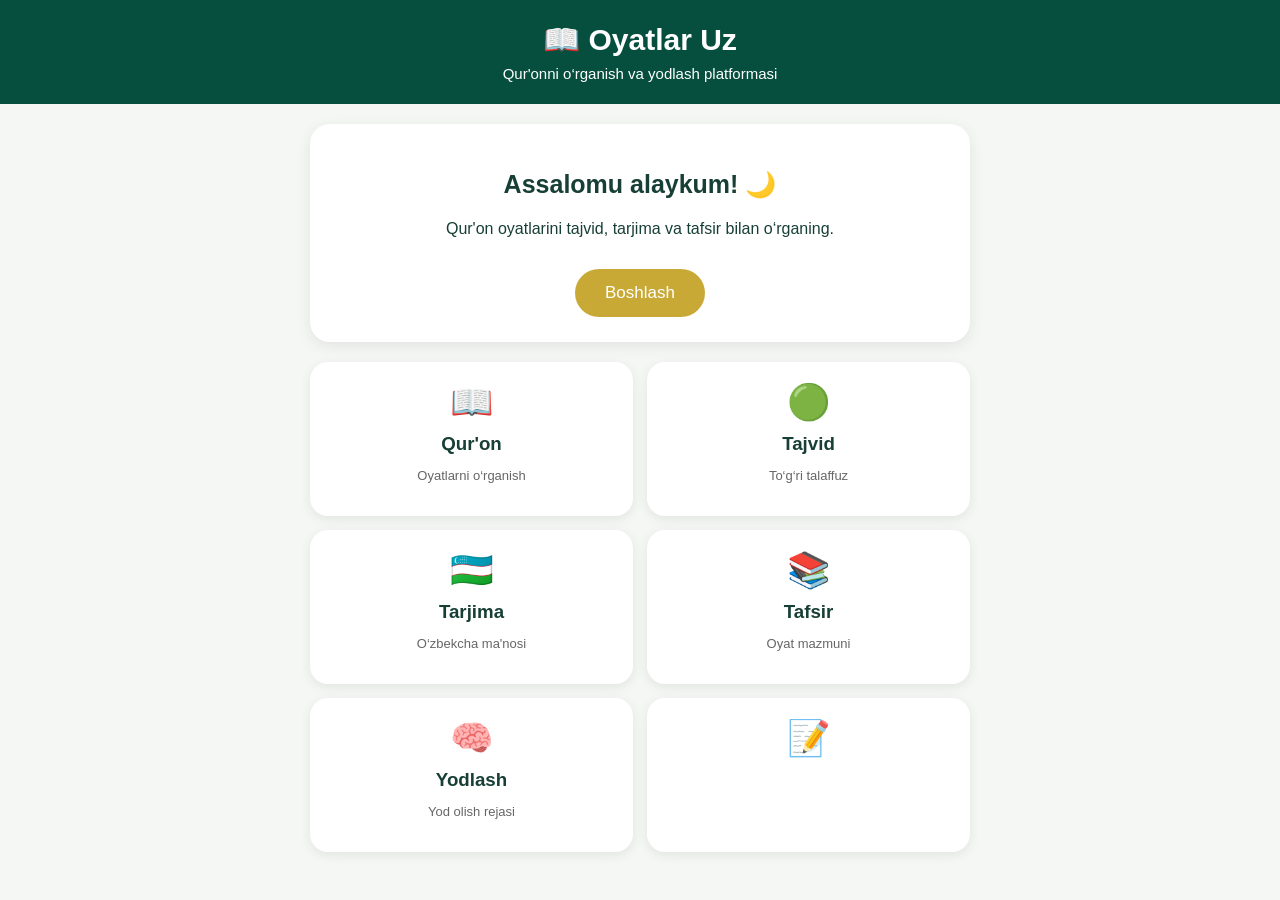
==== app.html @ 4c986f23 "Create app.html" ====
<!DOCTYPE html>
<html lang="uz">
<head>
<meta charset="UTF-8">
<meta name="viewport" content="width=device-width, initial-scale=1.0">
<title>Oyatlar Uz</title>

<style>
* {
  box-sizing: border-box;
}

body {
  margin: 0;
  font-family: Arial, sans-serif;
  background: #f5f7f4;
  color: #173f35;
}

header {
  background: #064f3e;
  color: white;
  padding: 22px 18px;
  text-align: center;
}

header h1 {
  margin: 0;
  font-size: 30px;
}

header p {
  margin: 8px 0 0;
  font-size: 15px;
}

.container {
  max-width: 700px;
  margin: auto;
  padding: 20px;
}

.welcome {
  background: white;
  border-radius: 20px;
  padding: 25px;
  text-align: center;
  box-shadow: 0 4px 15px rgba(0,0,0,0.08);
}

.welcome h2 {
  font-size: 25px;
}

.cards {
  display: grid;
  grid-template-columns: 1fr 1fr;
  gap: 14px;
  margin-top: 20px;
}

.card {
  background: white;
  padding: 20px 10px;
  border-radius: 18px;
  text-align: center;
  box-shadow: 0 3px 12px rgba(0,0,0,0.08);
  cursor: pointer;
  transition: 0.2s;
}

.card:active {
  transform: scale(0.96);
}

.icon {
  font-size: 35px;
}

.card h3 {
  margin: 10px 0 5px;
}

.card p {
  font-size: 13px;
  color: #666;
}

button {
  background: #c9a936;
  color: white;
  border: none;
  border-radius: 30px;
  padding: 14px 30px;
  font-size: 17px;
  margin-top: 15px;
  cursor: pointer;
}

.section {
  display: none;
  background: white;
  margin-top: 20px;
  padding: 22px;
  border-radius: 18px;
}

.section.active {
  display: block;
}

.back {
  background: #064f3e;
}

footer {
  text-align: center;
  padding: 30px 10px;
  color: #777;
  font-size: 13px;
}
</style>
</head>

<body>

<header>
  <h1>📖 Oyatlar Uz</h1>
  <p>Qur'onni o‘rganish va yodlash platformasi</p>
</header>

<div class="container">

  <div class="welcome">
    <h2>Assalomu alaykum! 🌙</h2>
    <p>
      Qur'on oyatlarini tajvid, tarjima va tafsir bilan
      o‘rganing.
    </p>

    <button onclick="boshlash()">Boshlash</button>
  </div>

  <div id="menu" class="cards">

    <div class="card" onclick="och('quran')">
      <div class="icon">📖</div>
      <h3>Qur'on</h3>
      <p>Oyatlarni o‘rganish</p>
    </div>

    <div class="card" onclick="och('tajvid')">
      <div class="icon">🟢</div>
      <h3>Tajvid</h3>
      <p>To‘g‘ri talaffuz</p>
    </div>

    <div class="card" onclick="och('tarjima')">
      <div class="icon">🇺🇿</div>
      <h3>Tarjima</h3>
      <p>O‘zbekcha ma'nosi</p>
    </div>

    <div class="card" onclick="och('tafsir')">
      <div class="icon">📚</div>
      <h3>Tafsir</h3>
      <p>Oyat mazmuni</p>
    </div>

    <div class="card" onclick="och('yodlash')">
      <div class="icon">🧠</div>
      <h3>Yodlash</h3>
      <p>Yod olish rejasi</p>
    </div>

    <div class="card" onclick="och('test')">
      <div class="icon">📝</div>
      <h
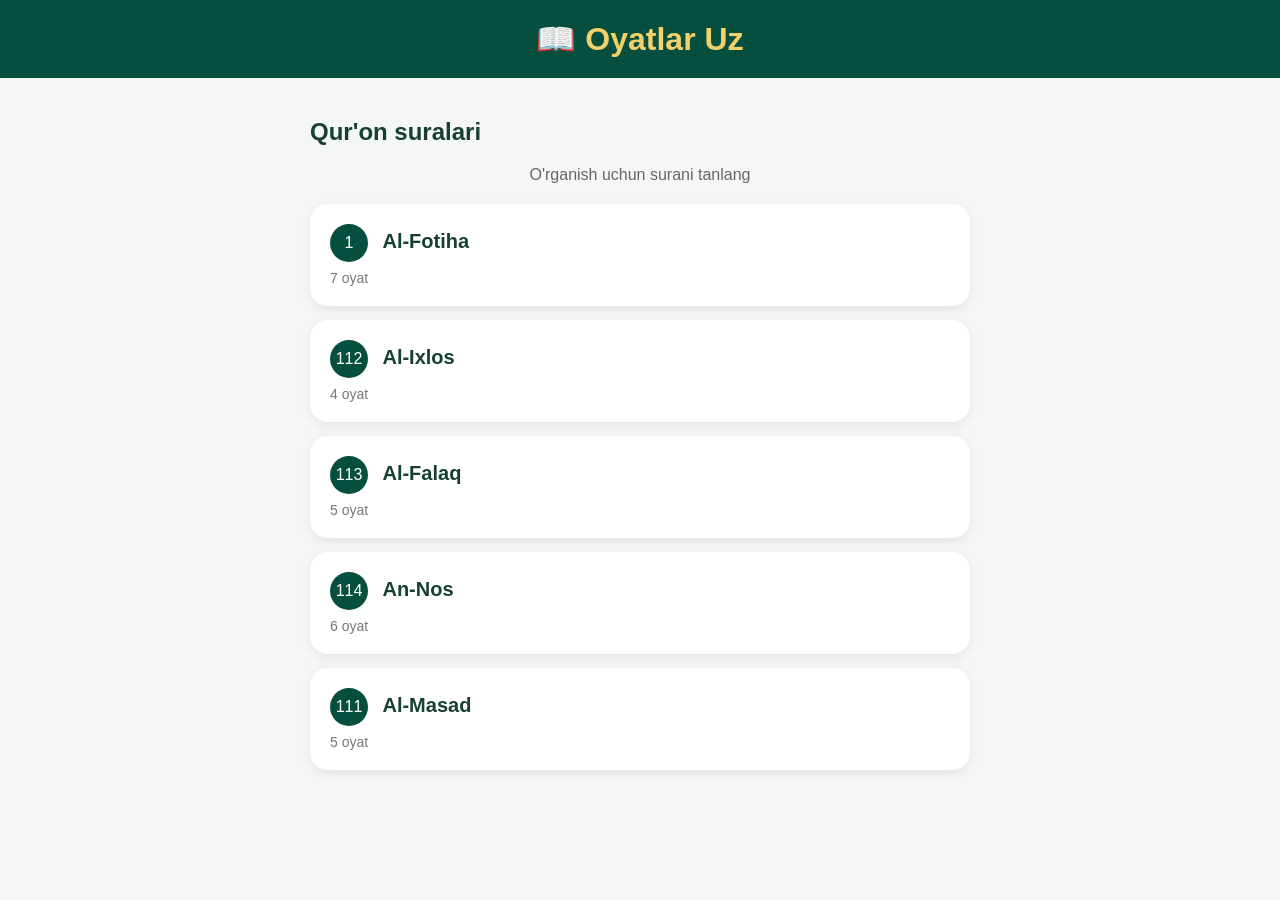
==== commit a7a0da25: "Update app.html" ====
--- a/app.html
+++ b/app.html
@@ -3,7 +3,8 @@
 <head>
 <meta charset="UTF-8">
 <meta name="viewport" content="width=device-width, initial-scale=1.0">
-<title>Oyatlar Uz</title>
+
+<title>Oyatlar Uz — Qur'on</title>
 
 <style>
 * {
@@ -13,25 +14,23 @@
 body {
   margin: 0;
   font-family: Arial, sans-serif;
-  background: #f5f7f4;
+  background: #f4f7f4;
   color: #173f35;
 }
 
 header {
   background: #064f3e;
   color: white;
-  padding: 22px 18px;
+  padding: 20px;
   text-align: center;
+  position: sticky;
+  top: 0;
+  z-index: 10;
 }
 
 header h1 {
   margin: 0;
-  font-size: 30px;
-}
-
-header p {
-  margin: 8px 0 0;
-  font-size: 15px;
+  color: #f2d16b;
 }
 
 .container {
@@ -40,84 +39,103 @@
   padding: 20px;
 }
 
-.welcome {
+.subtitle {
+  text-align: center;
+  color: #666;
+  margin-bottom: 20px;
+}
+
+.sura {
   background: white;
-  border-radius: 20px;
-  padding: 25px;
+  border-radius: 18px;
+  padding: 20px;
+  margin-bottom: 14px;
+  box-shadow: 0 3px 12px rgba(0,0,0,.08);
+  cursor: pointer;
+  transition: .2s;
+}
+
+.sura:active {
+  transform: scale(.98);
+}
+
+.sura-number {
+  display: inline-flex;
+  width: 38px;
+  height: 38px;
+  border-radius: 50%;
+  background: #064f3e;
+  color: white;
+  align-items: center;
+  justify-content: center;
+  margin-right: 10px;
+}
+
+.sura-name {
+  font-size: 20px;
+  font-weight: bold;
+}
+
+.sura-info {
+  margin-top: 8px;
+  color: #777;
+  font-size: 14px;
+}
+
+.oyat-page {
+  display: none;
+  min-height: 100vh;
+  background: #064f3e;
+  color: white;
+  padding: 25px 18px 50px;
   text-align: center;
-  box-shadow: 0 4px 15px rgba(0,0,0,0.08);
-}
-
-.welcome h2 {
-  font-size: 25px;
-}
-
-.cards {
-  display: grid;
-  grid-template-columns: 1fr 1fr;
-  gap: 14px;
+}
+
+.oyat-page.active {
+  display: block;
+}
+
+.arab {
+  direction: rtl;
+  font-size: 35px;
+  line-height: 2.1;
+  margin: 35px 0;
+}
+
+.translation {
+  font-size: 20px;
+  line-height: 1.7;
+  background: rgba(255,255,255,.08);
+  padding: 20px;
+  border-radius: 18px;
+}
+
+.tafsir {
+  margin-top: 18px;
+  background: rgba(255,255,255,.08);
+  padding: 20px;
+  border-radius: 18px;
+  line-height: 1.6;
+}
+
+.back {
+  margin-top: 25px;
+  padding: 13px 28px;
+  border: 0;
+  border-radius: 30px;
+  background: #d1ad3f;
+  color: white;
+  font-size: 16px;
+}
+
+.audio {
   margin-top: 20px;
-}
-
-.card {
+  padding: 13px 25px;
+  border: 0;
+  border-radius: 30px;
   background: white;
-  padding: 20px 10px;
-  border-radius: 18px;
-  text-align: center;
-  box-shadow: 0 3px 12px rgba(0,0,0,0.08);
-  cursor: pointer;
-  transition: 0.2s;
-}
-
-.card:active {
-  transform: scale(0.96);
-}
-
-.icon {
-  font-size: 35px;
-}
-
-.card h3 {
-  margin: 10px 0 5px;
-}
-
-.card p {
-  font-size: 13px;
-  color: #666;
-}
-
-button {
-  background: #c9a936;
-  color: white;
-  border: none;
-  border-radius: 30px;
-  padding: 14px 30px;
-  font-size: 17px;
-  margin-top: 15px;
-  cursor: pointer;
-}
-
-.section {
-  display: none;
-  background: white;
-  margin-top: 20px;
-  padding: 22px;
-  border-radius: 18px;
-}
-
-.section.active {
-  display: block;
-}
-
-.back {
-  background: #064f3e;
-}
-
-footer {
-  text-align: center;
-  padding: 30px 10px;
-  color: #777;
-  font-size: 13px;
+  color: #064f3e;
+  font-size: 16px;
 }
 </style>
 </head>
@@ -126,53 +144,176 @@
 
 <header>
   <h1>📖 Oyatlar Uz</h1>
-  <p>Qur'onni o‘rganish va yodlash platformasi</p>
 </header>
 
-<div class="container">
-
-  <div class="welcome">
-    <h2>Assalomu alaykum! 🌙</h2>
-    <p>
-      Qur'on oyatlarini tajvid, tarjima va tafsir bilan
-      o‘rganing.
-    </p>
-
-    <button onclick="boshlash()">Boshlash</button>
-  </div>
-
-  <div id="menu" class="cards">
-
-    <div class="card" onclick="och('quran')">
-      <div class="icon">📖</div>
-      <h3>Qur'on</h3>
-      <p>Oyatlarni o‘rganish</p>
-    </div>
-
-    <div class="card" onclick="och('tajvid')">
-      <div class="icon">🟢</div>
-      <h3>Tajvid</h3>
-      <p>To‘g‘ri talaffuz</p>
-    </div>
-
-    <div class="card" onclick="och('tarjima')">
-      <div class="icon">🇺🇿</div>
-      <h3>Tarjima</h3>
-      <p>O‘zbekcha ma'nosi</p>
-    </div>
-
-    <div class="card" onclick="och('tafsir')">
-      <div class="icon">📚</div>
-      <h3>Tafsir</h3>
-      <p>Oyat mazmuni</p>
-    </div>
-
-    <div class="card" onclick="och('yodlash')">
-      <div class="icon">🧠</div>
-      <h3>Yodlash</h3>
-      <p>Yod olish rejasi</p>
-    </div>
-
-    <div class="card" onclick="och('test')">
-      <div class="icon">📝</div>
-      <h
+<div id="suralar" class="container">
+
+  <h2>Qur'on suralari</h2>
+
+  <p class="subtitle">
+    O'rganish uchun surani tanlang
+  </p>
+
+  <div class="sura" onclick="ochSura('fotiha')">
+    <span class="sura-number">1</span>
+    <span class="sura-name">Al-Fotiha</span>
+    <div class="sura-info">7 oyat</div>
+  </div>
+
+  <div class="sura" onclick="ochSura('ixlos')">
+    <span class="sura-number">112</span>
+    <span class="sura-name">Al-Ixlos</span>
+    <div class="sura-info">4 oyat</div>
+  </div>
+
+  <div class="sura" onclick="ochSura('falaq')">
+    <span class="sura-number">113</span>
+    <span class="sura-name">Al-Falaq</span>
+    <div class="sura-info">5 oyat</div>
+  </div>
+
+  <div class="sura" onclick="ochSura('nos')">
+    <span class="sura-number">114</span>
+    <span class="sura-name">An-Nos</span>
+    <div class="sura-info">6 oyat</div>
+  </div>
+
+  <div class="sura" onclick="ochSura('masad')">
+    <span class="sura-number">111</span>
+    <span class="sura-name">Al-Masad</span>
+    <div class="sura-info">5 oyat</div>
+  </div>
+
+</div>
+
+
+<!-- OYAT SAHIFASI -->
+
+<div id="oyatPage" class="oyat-page">
+
+  <h2 id="suraTitle"></h2>
+
+  <div id="oyatNumber"></div>
+
+  <div id="arab" class="arab"></div>
+
+  <div id="translation" class="translation"></div>
+
+  <div id="tafsir" class="tafsir"></div>
+
+  <button class="audio">
+    🔊 Tinglash
+  </button>
+
+  <br>
+
+  <button class="back" onclick="orqaga()">
+    ← Suralarga qaytish
+  </button>
+
+</div>
+
+
+<script>
+
+const suralar = {
+
+  fotiha: {
+    nom: "Al-Fotiha",
+    oyatlar: [
+      "بِسْمِ اللَّهِ الرَّحْمَٰنِ الرَّحِيمِ",
+      "الْحَمْدُ لِلَّهِ رَبِّ الْعَالَمِينَ",
+      "الرَّحْمَٰنِ الرَّحِيمِ",
+      "مَالِكِ يَوْمِ الدِّينِ",
+      "إِيَّاكَ نَعْبُدُ وَإِيَّاكَ نَسْتَعِينُ",
+      "اهْدِنَا الصِّرَاطَ الْمُسْتَقِيمَ",
+      "صِرَاطَ الَّذِينَ أَنْعَمْتَ عَلَيْهِمْ"
+    ]
+  },
+
+  ixlos: {
+    nom: "Al-Ixlos",
+    oyatlar: [
+      "قُلْ هُوَ اللَّهُ أَحَدٌ",
+      "اللَّهُ الصَّمَدُ",
+      "لَمْ يَلِدْ وَلَمْ يُولَدْ",
+      "وَلَمْ يَكُنْ لَهُ كُفُوًا أَحَدٌ"
+    ]
+  },
+
+  falaq: {
+    nom: "Al-Falaq",
+    oyatlar: [
+      "قُلْ أَعُوذُ بِرَبِّ الْفَلَقِ",
+      "مِنْ شَرِّ مَا خَلَقَ",
+      "وَمِنْ شَرِّ غَاسِقٍ إِذَا وَقَبَ",
+      "وَمِنْ شَرِّ النَّفَّاثَاتِ فِي الْعُقَدِ",
+      "وَمِنْ شَرِّ حَاسِدٍ إِذَا حَسَدَ"
+    ]
+  },
+
+  nos: {
+    nom: "An-Nos",
+    oyatlar: [
+      "قُلْ أَعُوذُ بِرَبِّ النَّاسِ",
+      "مَلِكِ النَّاسِ",
+      "إِلَٰهِ النَّاسِ",
+      "مِنْ شَرِّ الْوَسْوَاسِ الْخَنَّاسِ",
+      "الَّذِي يُوَسْوِسُ فِي صُدُورِ النَّاسِ",
+      "مِنَ الْجِنَّةِ وَالنَّاسِ"
+    ]
+  },
+
+  masad: {
+    nom: "Al-Masad",
+    oyatlar: [
+      "تَبَّتْ يَدَا أَبِي لَهَبٍ وَتَبَّ",
+      "مَا أَغْنَىٰ عَنْهُ مَالُهُ وَمَا كَسَبَ",
+      "سَيَصْلَىٰ نَارًا ذَاتَ لَهَبٍ",
+      "وَامْرَأَتُهُ حَمَّالَةَ الْحَطَبِ",
+      "فِي جِيدِهَا حَبْلٌ مِنْ مَسَدٍ"
+    ]
+  }
+
+};
+
+
+function ochSura(sura) {
+
+  document.getElementById("suralar").style.display = "none";
+
+  const data = suralar[sura];
+
+  document.getElementById("oyatPage").classList.add("active");
+
+  document.getElementById("suraTitle").innerText =
+    data.nom;
+
+  document.getElementById("oyatNumber").innerText =
+    data.oyatlar.length + " oyat";
+
+  document.getElementById("arab").innerText =
+    data.oyatlar[0];
+
+  document.getElementById("translation").innerText =
+    "O'zbekcha tarjima bu yerga ulanadi.";
+
+  document.getElementById("tafsir").innerText =
+    "Tafsir ma'lumoti bu yerga ulanadi.";
+
+}
+
+
+function orqaga() {
+
+  document.getElementById("oyatPage").classList.remove("active");
+
+  document.getElementById("suralar").style.display =
+    "block";
+
+}
+
+</script>
+
+</body>
+</html>
